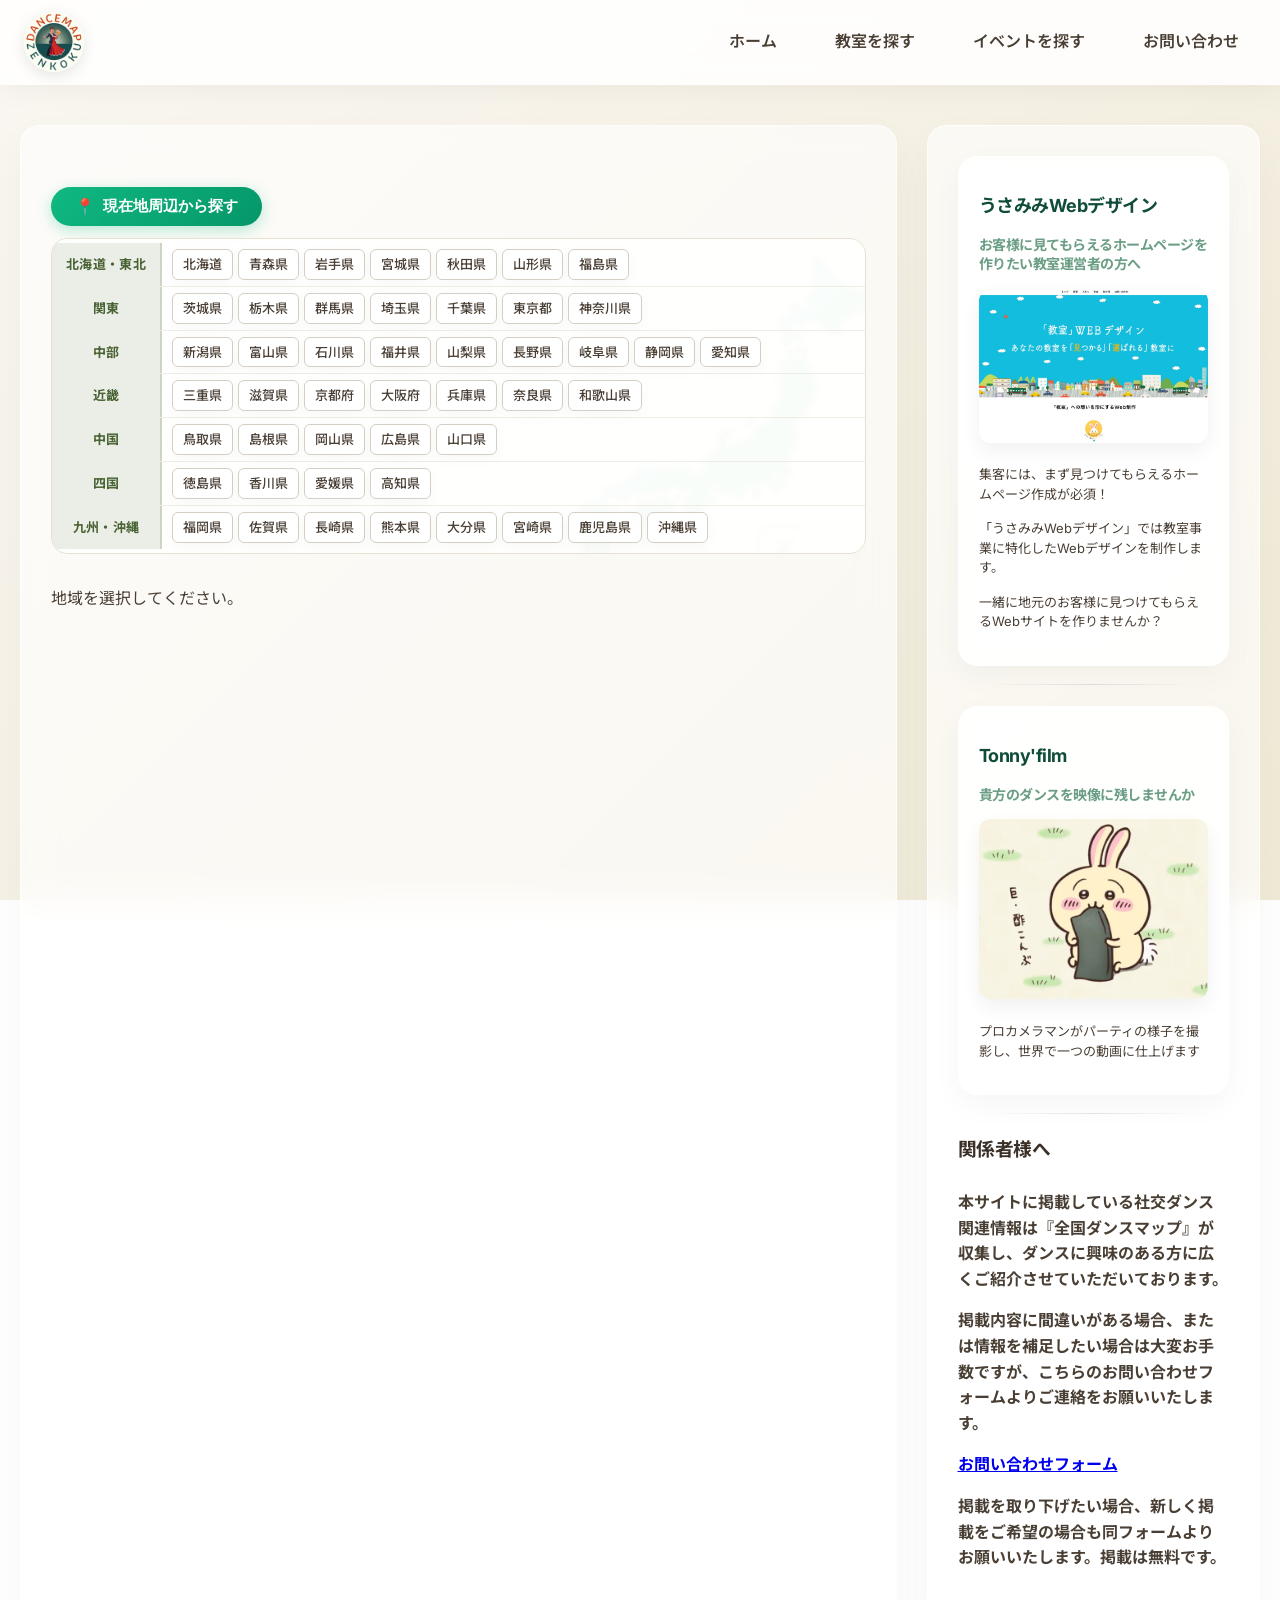
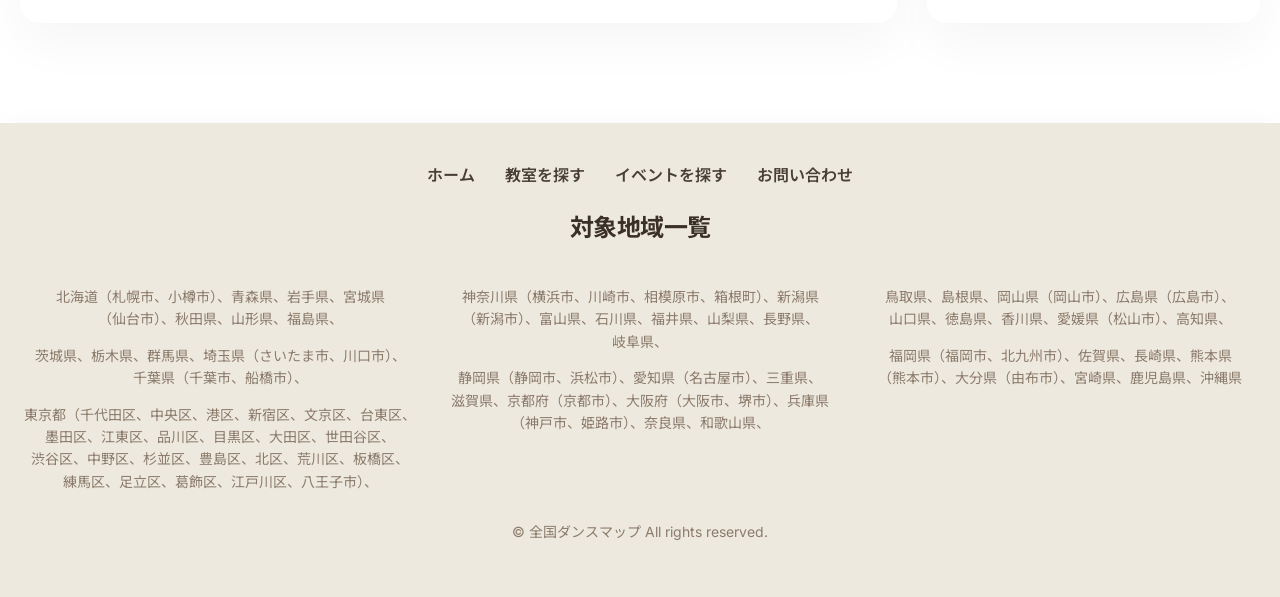
==== index.html @ c3170706 "初回コミット：全国ダンスマップ サイト一式 - ダンス教室検索ページ（index.html） - トップページ、イベントページ、お問い合わせページ - 全国教室データCSV（約4500件） - スタイ" ====
<!DOCTYPE html>
<html lang="ja">

<head>
  <meta charset="UTF-8" />
  <meta name="viewport" content="width=device-width, initial-scale=1.0" />
  <title>全国ダンスマップ</title>
  <link rel="stylesheet" href="styles.css" <!-- Font, CSS -->
  <link rel="preconnect" href="https://fonts.googleapis.com" />
  <link rel="preconnect" href="https://fonts.gstatic.com" crossorigin />
  <link href="https://fonts.googleapis.com/css2?family=Kiwi+Maru&family=Noto+Sans+JP:wght@400;700&display=swap"
    rel="stylesheet" />
  <link rel="stylesheet" href="css/styles.css" />
</head>


<body>
  <div class="container"></div>
  <header class="site-header">
    <div class="logo">
      <a href="home.html">
        <img src="images/dancemaplogo.png" alt="Dance Map Logo"
          class="logo-img animate__animated animate__pulse animate__infinite animate__slow">
      </a>
    </div>
    <nav>
      <ul>
        <li>
          <a href="home.html" data-tooltip="トップページに戻ります">ホーム</a>
        </li>
        <li>
          <a href="index.html" data-tooltip="全国のダンス教室・練習場・ダンス用品店などを探せます">教室を探す</a>
        </li>
        <li>
          <a href="events.html" data-tooltip="全国のダンスパーティ・サークル活動・ダンス関連イベントを探せます">イベントを探す</a>
        </li>
        <li>
          <a href="contact.html" data-tooltip="お問い合わせはこちら">お問い合わせ</a>
        </li>
      </ul>
    </nav>
  </header>

  <main class="main-column">
    <div class="left-column">

      <div id="classroom-map">
        <div id="selected-prefecture-label" class="highlight-label">地図または地域から選択してください</div>

        <div class="map-section">
          <button id="find-nearby-btn" class="find-nearby-btn">
            <span class="icon">📍</span> 現在地周辺から探す
          </button>
        </div>

        <!-- PC版：楽天トラベル風 地方ラベル＋都道府県横並びリスト＋右側地図 -->
        <div class="map-list-layout pc-only">
          <div class="map-list-left">

            <div class="region-row">
              <div class="region-row-label">北海道・東北</div>
              <div class="region-row-prefs">
                <span class="prefecture-item" data-id="hokkaido">北海道</span>
                <span class="prefecture-item" data-id="aomori">青森県</span>
                <span class="prefecture-item" data-id="iwate">岩手県</span>
                <span class="prefecture-item" data-id="miyagi">宮城県</span>
                <span class="prefecture-item" data-id="akita">秋田県</span>
                <span class="prefecture-item" data-id="yamagata">山形県</span>
                <span class="prefecture-item" data-id="fukushima">福島県</span>
              </div>
            </div>

            <div class="region-row">
              <div class="region-row-label">関東</div>
              <div class="region-row-prefs">
                <span class="prefecture-item" data-id="ibaraki">茨城県</span>
                <span class="prefecture-item" data-id="tochigi">栃木県</span>
                <span class="prefecture-item" data-id="gunma">群馬県</span>
                <span class="prefecture-item" data-id="saitama">埼玉県</span>
                <span class="prefecture-item" data-id="chiba">千葉県</span>
                <span class="prefecture-item" data-id="tokyo">東京都</span>
                <span class="prefecture-item" data-id="kanagawa">神奈川県</span>
              </div>
            </div>

            <div class="region-row">
              <div class="region-row-label">中部</div>
              <div class="region-row-prefs">
                <span class="prefecture-item" data-id="niigata">新潟県</span>
                <span class="prefecture-item" data-id="toyama">富山県</span>
                <span class="prefecture-item" data-id="ishikawa">石川県</span>
                <span class="prefecture-item" data-id="fukui">福井県</span>
                <span class="prefecture-item" data-id="yamanashi">山梨県</span>
                <span class="prefecture-item" data-id="nagano">長野県</span>
                <span class="prefecture-item" data-id="gifu">岐阜県</span>
                <span class="prefecture-item" data-id="shizuoka">静岡県</span>
                <span class="prefecture-item" data-id="aichi">愛知県</span>
              </div>
            </div>

            <div class="region-row">
              <div class="region-row-label">近畿</div>
              <div class="region-row-prefs">
                <span class="prefecture-item" data-id="mie">三重県</span>
                <span class="prefecture-item" data-id="shiga">滋賀県</span>
                <span class="prefecture-item" data-id="kyoto">京都府</span>
                <span class="prefecture-item" data-id="osaka">大阪府</span>
                <span class="prefecture-item" data-id="hyogo">兵庫県</span>
                <span class="prefecture-item" data-id="nara">奈良県</span>
                <span class="prefecture-item" data-id="wakayama">和歌山県</span>
              </div>
            </div>

            <div class="region-row">
              <div class="region-row-label">中国</div>
              <div class="region-row-prefs">
                <span class="prefecture-item" data-id="tottori">鳥取県</span>
                <span class="prefecture-item" data-id="shimane">島根県</span>
                <span class="prefecture-item" data-id="okayama">岡山県</span>
                <span class="prefecture-item" data-id="hiroshima">広島県</span>
                <span class="prefecture-item" data-id="yamaguchi">山口県</span>
              </div>
            </div>

            <div class="region-row">
              <div class="region-row-label">四国</div>
              <div class="region-row-prefs">
                <span class="prefecture-item" data-id="tokushima">徳島県</span>
                <span class="prefecture-item" data-id="kagawa">香川県</span>
                <span class="prefecture-item" data-id="ehime">愛媛県</span>
                <span class="prefecture-item" data-id="kochi">高知県</span>
              </div>
            </div>

            <div class="region-row">
              <div class="region-row-label">九州・沖縄</div>
              <div class="region-row-prefs">
                <span class="prefecture-item" data-id="fukuoka">福岡県</span>
                <span class="prefecture-item" data-id="saga">佐賀県</span>
                <span class="prefecture-item" data-id="nagasaki">長崎県</span>
                <span class="prefecture-item" data-id="kumamoto">熊本県</span>
                <span class="prefecture-item" data-id="oita">大分県</span>
                <span class="prefecture-item" data-id="miyazaki">宮崎県</span>
                <span class="prefecture-item" data-id="kagoshima">鹿児島県</span>
                <span class="prefecture-item" data-id="okinawa">沖縄県</span>
              </div>
            </div>

          </div><!-- /.map-list-left -->

          <div class="map-list-right">
            <img src="images/japan_map.svg" alt="日本地図" class="map-bg-img">
          </div>
        </div><!-- /.map-list-layout -->

      </div><!-- /#classroom-map -->

      <!-- スマホ版：都道府県リスト -->
      <section id="prefecture-list" class="mobile-only">
        <h2>都道府県から探す</h2>

        <h3 class="pref-region-header">北海道・東北</h3>
        <div class="prefecture-grid">
          <div class="prefecture-item" data-id="hokkaido">北海道<span class="arrow">＞</span></div>
          <div class="prefecture-item" data-id="aomori">青森県<span class="arrow">＞</span></div>
          <div class="prefecture-item" data-id="iwate">岩手県<span class="arrow">＞</span></div>
          <div class="prefecture-item" data-id="miyagi">宮城県<span class="arrow">＞</span></div>
          <div class="prefecture-item" data-id="akita">秋田県<span class="arrow">＞</span></div>
          <div class="prefecture-item" data-id="yamagata">山形県<span class="arrow">＞</span></div>
          <div class="prefecture-item" data-id="fukushima">福島県<span class="arrow">＞</span></div>
        </div>

        <h3 class="pref-region-header">関東</h3>
        <div class="prefecture-grid">
          <div class="prefecture-item" data-id="ibaraki">茨城県<span class="arrow">＞</span></div>
          <div class="prefecture-item" data-id="tochigi">栃木県<span class="arrow">＞</span></div>
          <div class="prefecture-item" data-id="gunma">群馬県<span class="arrow">＞</span></div>
          <div class="prefecture-item" data-id="saitama">埼玉県<span class="arrow">＞</span></div>
          <div class="prefecture-item" data-id="chiba">千葉県<span class="arrow">＞</span></div>
          <div class="prefecture-item" data-id="tokyo">東京都<span class="arrow">＞</span></div>
          <div class="prefecture-item" data-id="kanagawa">神奈川県<span class="arrow">＞</span></div>
        </div>

        <h3 class="pref-region-header">中部</h3>
        <div class="prefecture-grid">
          <div class="prefecture-item" data-id="niigata">新潟県<span class="arrow">＞</span></div>
          <div class="prefecture-item" data-id="toyama">富山県<span class="arrow">＞</span></div>
          <div class="prefecture-item" data-id="ishikawa">石川県<span class="arrow">＞</span></div>
          <div class="prefecture-item" data-id="fukui">福井県<span class="arrow">＞</span></div>
          <div class="prefecture-item" data-id="yamanashi">山梨県<span class="arrow">＞</span></div>
          <div class="prefecture-item" data-id="nagano">長野県<span class="arrow">＞</span></div>
          <div class="prefecture-item" data-id="gifu">岐阜県<span class="arrow">＞</span></div>
          <div class="prefecture-item" data-id="shizuoka">静岡県<span class="arrow">＞</span></div>
          <div class="prefecture-item" data-id="aichi">愛知県<span class="arrow">＞</span></div>
        </div>

        <h3 class="pref-region-header">近畿</h3>
        <div class="prefecture-grid">
          <div class="prefecture-item" data-id="mie">三重県<span class="arrow">＞</span></div>
          <div class="prefecture-item" data-id="shiga">滋賀県<span class="arrow">＞</span></div>
          <div class="prefecture-item" data-id="kyoto">京都府<span class="arrow">＞</span></div>
          <div class="prefecture-item" data-id="osaka">大阪府<span class="arrow">＞</span></div>
          <div class="prefecture-item" data-id="hyogo">兵庫県<span class="arrow">＞</span></div>
          <div class="prefecture-item" data-id="nara">奈良県<span class="arrow">＞</span></div>
          <div class="prefecture-item" data-id="wakayama">和歌山県<span class="arrow">＞</span></div>
        </div>

        <h3 class="pref-region-header">中国</h3>
        <div class="prefecture-grid">
          <div class="prefecture-item" data-id="tottori">鳥取県<span class="arrow">＞</span></div>
          <div class="prefecture-item" data-id="shimane">島根県<span class="arrow">＞</span></div>
          <div class="prefecture-item" data-id="okayama">岡山県<span class="arrow">＞</span></div>
          <div class="prefecture-item" data-id="hiroshima">広島県<span class="arrow">＞</span></div>
          <div class="prefecture-item" data-id="yamaguchi">山口県<span class="arrow">＞</span></div>
        </div>

        <h3 class="pref-region-header">四国</h3>
        <div class="prefecture-grid">
          <div class="prefecture-item" data-id="tokushima">徳島県<span class="arrow">＞</span></div>
          <div class="prefecture-item" data-id="kagawa">香川県<span class="arrow">＞</span></div>
          <div class="prefecture-item" data-id="ehime">愛媛県<span class="arrow">＞</span></div>
          <div class="prefecture-item" data-id="kochi">高知県<span class="arrow">＞</span></div>
        </div>

        <h3 class="pref-region-header">九州・沖縄</h3>
        <div class="prefecture-grid">
          <div class="prefecture-item" data-id="fukuoka">福岡県<span class="arrow">＞</span></div>
          <div class="prefecture-item" data-id="saga">佐賀県<span class="arrow">＞</span></div>
          <div class="prefecture-item" data-id="nagasaki">長崎県<span class="arrow">＞</span></div>
          <div class="prefecture-item" data-id="kumamoto">熊本県<span class="arrow">＞</span></div>
          <div class="prefecture-item" data-id="oita">大分県<span class="arrow">＞</span></div>
          <div class="prefecture-item" data-id="miyazaki">宮崎県<span class="arrow">＞</span></div>
          <div class="prefecture-item" data-id="kagoshima">鹿児島県<span class="arrow">＞</span></div>
          <div class="prefecture-item" data-id="okinawa">沖縄県<span class="arrow">＞</span></div>
        </div>
      </section>

      <!-- tab-menuは非表示で残す（script.jsが参照するため） -->
      <section id="tab-menu" style="display:none;">
        <button class="region" id="hokkaido">北海道</button>
        <button class="region" id="tohoku">東北</button>
        <button class="region" id="kanto">関東</button>
        <button class="tab region" id="chubu">中部</button>
        <button class="tab region" id="kinki">近畿</button>
        <button class="tab region" id="chugoku">中国</button>
        <button class="tab region" id="shikoku">四国</button>
        <button class="tab region" id="kyushu">九州・沖縄</button>
      </section>

      <!-- カテゴリータブ -->
      <section id="sub-tab-menu" style="display:none">
        <div class="subsub_tytle">
          <h3>カテゴリ／エリアで絞り込む</h3>
        </div>
        <div id="sub-tab-buttons"></div>

        <!-- フリーワード検索 & クリアボタン -->
        <div class="search-filter-controls">
          <div class="search-box">
            <span class="search-icon">🔍</span>
            <input type="text" id="free-word-search" placeholder="キーワードで探す (例: 新宿, 初心者, 個人レッスン)">
          </div>
          <button id="clear-filters-btn" class="clear-filters" style="display:none;">
            🧹 条件をクリア
          </button>
        </div>
      </section>

      <section id="classroom-results" class="card-container">
        <p>地域を選択してください。</p>
      </section>
    </div>

    <!-- 右カラム：広告エリア -->
    <aside class="right-column">
      <a href="https://usamimidsgn.com/" class="advertisement-link" target="_blank" rel="noopener noreferrer">
        <div class="advertisement">
          <h2>うさみみWebデザイン</h2>
          <h3>お客様に見てもらえるホームページを作りたい教室運営者の方へ</h3>
          <img src="images/usamimiweb.png" alt="ホームページ制作アプリ広告（ダンス教室向け）" style="width: 100%;">
          <p>集客には、まず見つけてもらえるホームページ作成が必須！</p>
          <p>「うさみみWebデザイン」では教室事業に特化したWebデザインを制作します。</p>
          <p>一緒に地元のお客様に見つけてもらえるWebサイトを作りませんか？</p>
        </div>
      </a>


      <div class="advertisement">
        <h2>Tonny'film</h2>
        <h3>貴方のダンスを映像に残しませんか</h3>
        <img src="images/usa_chi2.png" alt="ダンスパーティ撮影サービス広告" style="width: 100%;">
        <p>プロカメラマンがパーティの様子を撮影し、世界で一つの動画に仕上げます</p>
        <!-- <a href="#"><img src="images/app-store.png" alt="App Store" width="100"></a> -->
        <!-- <a href="#"><img src="images/google-play.png" alt="Google Play" width="100"></a> -->

      </div>
      <div class="forschoolcontact">
        <div class="message-box">
          <h3>関係者様へ</h3>
          <h4>
            <p>本サイトに掲載している社交ダンス関連情報は『全国ダンスマップ』が収集し、ダンスに興味のある方に広くご紹介させていただいております。</p>
            <p>掲載内容に間違いがある場合、または情報を補足したい場合は大変お手数ですが、こちらのお問い合わせフォームよりご連絡をお願いいたします。</p> <a href="#">お問い合わせフォーム</a>
            <P>掲載を取り下げたい場合、新しく掲載をご希望の場合も同フォームよりお願いいたします。掲載は無料です。</p>
          </h4>
        </div>
      </div>
    </aside>
  </main>

  <!-- フッター -->
  <footer class="site-footer">
    <div class="footer-content">
      <nav>
        <ul>
          <li><a href="home.html" data-page="index">ホーム</a></li>
          <li><a href="index.html" data-page="index">教室を探す</a></li>
          <li><a href="events.html" data-page="events">イベントを探す</a></li>
          <li><a href="contact.html" data-page="contact">お問い合わせ</a></li>
        </ul>
      </nav>

      <h2>対象地域一覧</h2>
      <div style="display: flex; flex-wrap: wrap; gap: 20px;">
        <div style="flex: 1 1 300px; min-width: 200px; word-break: keep-all;">
          <p>北海道（札幌市、小樽市）、青森県、岩手県、宮城県（仙台市）、秋田県、山形県、福島県、</p>
          <p>茨城県、栃木県、群馬県、埼玉県（さいたま市、川口市）、千葉県（千葉市、船橋市）、</p>
          <p>東京都（千代田区、中央区、港区、新宿区、文京区、台東区、墨田区、江東区、品川区、目黒区、大田区、世田谷区、渋谷区、中野区、杉並区、豊島区、北区、荒川区、板橋区、練馬区、足立区、葛飾区、江戸川区、八王子市）、</p>
        </div>
        <div style="flex: 1 1 300px; min-width: 200px; word-break: keep-all;">
          <p>神奈川県（横浜市、川崎市、相模原市、箱根町）、新潟県（新潟市）、富山県、石川県、福井県、山梨県、長野県、岐阜県、</p>
          <p>静岡県（静岡市、浜松市）、愛知県（名古屋市）、三重県、滋賀県、京都府（京都市）、大阪府（大阪市、堺市）、兵庫県（神戸市、姫路市）、奈良県、和歌山県、</p>
        </div>
        <div style="flex: 1 1 300px; min-width: 200px; word-break: keep-all;">
          <p>鳥取県、島根県、岡山県（岡山市）、広島県（広島市）、山口県、徳島県、香川県、愛媛県（松山市）、高知県、</p>
          <p>福岡県（福岡市、北九州市）、佐賀県、長崎県、熊本県（熊本市）、大分県（由布市）、宮崎県、鹿児島県、沖縄県</p>
        </div>
      </div>

      <p>&copy; 全国ダンスマップ All rights reserved.</p>
    </div>
  </footer>

  <!-- ページトップへ戻るボタン -->
  <button id="back-to-top-btn" class="back-to-top" aria-label="ページトップへ戻る">
    ↑
  </button>

  <script src="js/script.js?v=2" charset="utf-8"></script>
</body>

</html>
---- css/styles.css ----
@charset "utf-8";
@import url('https://fonts.googleapis.com/css2?family=Inter:wght@400;500;600;700&family=Noto+Sans+JP:wght@400;500;700&display=swap');

/* =========================== */
/* 🌟 共通設定 */
/* =========================== */
body {
  font-family: 'Inter', 'Noto Sans JP', sans-serif;
  background: linear-gradient(135deg, #faf7f2 0%, #f0ead6 100%);
  background-attachment: fixed;
  margin: 0;
  padding: 0;
  font-size: 16px;
  color: #4a3f35;
  line-height: 1.6;
  -webkit-font-smoothing: antialiased;
}

.container {
  max-width: 1240px;
  margin: 0 auto;
  padding: 0 20px;
  box-sizing: border-box;
}

/* スマホサイズではパディングを調整 */
@media (max-width: 768px) {
  .container {
    padding: 0 12px;
  }
}

/* =========================== */
/* 🌟 ヘッダー (Glassmorphism) */
/* =========================== */
.site-header {
  display: flex;
  justify-content: space-between;
  align-items: center;
  padding: 12px 24px;
  flex-wrap: wrap;
  background: rgba(255, 255, 255, 0.85);
  backdrop-filter: blur(12px);
  -webkit-backdrop-filter: blur(12px);
  position: sticky;
  top: 0;
  z-index: 1240;
  box-shadow: 0 4px 30px rgba(0, 0, 0, 0.05);
  border-bottom: 1px solid rgba(255, 255, 255, 0.4);
}

.logo a {
  text-decoration: none;
  display: flex;
  align-items: center;
}

.logo-img {
  height: 60px;
  width: auto;
  border-radius: 50%;
  box-shadow: 0 4px 15px rgba(0, 0, 0, 0.1);
  transition: transform 0.4s cubic-bezier(0.175, 0.885, 0.32, 1.275);
}

.logo-img:hover {
  transform: rotate(5deg) scale(1.08);
}

.site-header nav {
  flex: 1 1 auto;
}

.site-header nav ul {
  display: flex;
  flex-wrap: wrap;
  justify-content: flex-end;
  gap: 24px;
  padding: 0;
  margin: 0;
  list-style: none;
}

.site-header nav ul li {
  display: inline-block;
  margin: 0 5px;
}

.site-header nav ul li a {
  font-size: 16px;
  font-weight: 600;
  color: #4a3f35;
  /* Warm Brown */
  text-decoration: none;
  padding: 8px 12px;
  white-space: nowrap;
  position: relative;
  transition: color 0.3s ease;
}

.site-header nav ul li a::after {
  content: "";
  position: absolute;
  width: 0;
  height: 3px;
  bottom: -4px;
  left: 50%;
  background: linear-gradient(90deg, #6b9e84, #e6a86c);
  /* Soft Sage to Soft Orange */
  transition: all 0.3s ease;
  transform: translateX(-50%);
  border-radius: 2px;
}

.site-header nav ul li a:hover {
  color: #6b9e84;
}

.site-header nav ul li a:hover::after {
  width: 100%;
}

/* =========================== */
/* 🌟 メインエリア */
/* =========================== */
.main-column {
  display: flex;
  align-items: stretch;
  justify-content: space-between;
  gap: 30px;
  max-width: 1400px;
  width: 100%;
  margin: 0 auto;
  padding: 40px 20px;
  box-sizing: border-box;
}

.left-column {
  flex: 3;
  max-width: 1000px;
  background: rgba(255, 255, 255, 0.6);
  backdrop-filter: blur(16px);
  -webkit-backdrop-filter: blur(16px);
  border: 1px solid rgba(255, 255, 255, 0.8);
  border-radius: 20px;
  box-shadow: 0 20px 50px rgba(0, 0, 0, 0.04);
  display: flex;
  flex-direction: column;
  word-wrap: break-word;
  overflow-wrap: break-word;
  padding: 30px;
  position: relative;
  /* Fixed coordinate origin for map labels */
}

.right-column {
  flex: 1;
  width: auto;
  background: rgba(255, 255, 255, 0.6);
  backdrop-filter: blur(16px);
  -webkit-backdrop-filter: blur(16px);
  border: 1px solid rgba(255, 255, 255, 0.8);
  border-radius: 20px;
  padding: 30px;
  box-shadow: 0 20px 50px rgba(0, 0, 0, 0.04);
}

h1,
h2,
h3 {
  font-weight: 700;
  color: #3b3028;
  margin-bottom: 25px;
  letter-spacing: -0.5px;
}

section,
.map-section,
#prefecture-list,
#tab-menu,
#sub-tab-menu,
.card-container {
  margin-top: 16px;
}

/* =========================== */
/* 📍 現在地周辺から探すボタン */
/* =========================== */
.find-nearby-btn {
  display: inline-flex;
  align-items: center;
  gap: 8px;
  background: linear-gradient(135deg, #10b981 0%, #059669 100%);
  color: white;
  padding: 10px 24px;
  border-radius: 30px;
  font-weight: 600;
  font-size: 15px;
  border: none;
  cursor: pointer;
  box-shadow: 0 4px 15px rgba(16, 185, 129, 0.3);
  transition: all 0.3s ease;
  margin-top: 15px;
}

.find-nearby-btn:hover {
  transform: translateY(-2px);
  box-shadow: 0 6px 20px rgba(16, 185, 129, 0.4);
}

.find-nearby-btn .icon {
  font-size: 16px;
}

/* =========================== */
/* 🔍 検索＆フィルターコントロール */
/* =========================== */
.search-filter-controls {
  display: flex;
  flex-wrap: wrap;
  gap: 15px;
  align-items: center;
  margin-top: 25px;
  padding-top: 20px;
  border-top: 1px dashed rgba(107, 158, 132, 0.3);
}

.search-box {
  flex: 1;
  min-width: 250px;
  position: relative;
  display: flex;
  align-items: center;
}

.search-icon {
  position: absolute;
  left: 15px;
  font-size: 16px;
  pointer-events: none;
}

#free-word-search {
  width: 100%;
  padding: 12px 20px 12px 42px;
  border-radius: 30px;
  border: 1px solid rgba(175, 203, 190, 0.5);
  background: rgba(255, 255, 255, 0.9);
  font-size: 15px;
  color: #4a3f35;
  box-shadow: inset 0 2px 5px rgba(0, 0, 0, 0.02);
  transition: all 0.3s ease;
}

#free-word-search:focus {
  outline: none;
  border-color: #6b9e84;
  box-shadow: 0 0 0 3px rgba(107, 158, 132, 0.15), inset 0 2px 5px rgba(0, 0, 0, 0.02);
  background: #fff;
}

#free-word-search::placeholder {
  color: #a8b8b0;
}

.clear-filters {
  background: #fff;
  color: #e6a86c;
  border: 1px solid #e6a86c;
  padding: 10px 20px;
  border-radius: 30px;
  font-size: 14px;
  font-weight: 600;
  cursor: pointer;
  transition: all 0.3s cubic-bezier(0.175, 0.885, 0.32, 1.275);
  display: flex;
  align-items: center;
  gap: 5px;
}

.clear-filters:hover {
  background: #e6a86c;
  color: #fff;
  transform: translateY(-2px);
  box-shadow: 0 4px 10px rgba(230, 168, 108, 0.3);
}

/* =========================== */
/* 🌟 ボタン設定 (地域＆カテゴリ) */
/* =========================== */
#tab-menu button,
.sub-category {
  padding: 10px 20px;
  font-size: 15px;
  font-weight: 600;
  border: 2px solid transparent;
  background: #fff;
  color: #557969;
  border-radius: 30px;
  cursor: pointer;
  box-shadow: 0 4px 15px rgba(0, 0, 0, 0.04);
  transition: all 0.3s cubic-bezier(0.25, 0.8, 0.25, 1);
  margin: 4px;
}

#tab-menu button:hover,
.sub-category:hover {
  background: linear-gradient(135deg, #6b9e84 0%, #8cbfab 100%);
  color: #fff;
  transform: translateY(-2px);
  box-shadow: 0 8px 20px rgba(107, 158, 132, 0.2);
}

#tab-menu button.active,
.sub-category.active {
  background: linear-gradient(135deg, #557969 0%, #6b9e84 100%);
  color: #fff;
  border-color: transparent;
  box-shadow: 0 8px 25px rgba(85, 121, 105, 0.25);
}

#sub-tab-buttons {
  display: flex;
  flex-wrap: wrap;
  gap: 8px;
  margin-top: 15px;
}

/* =========================== */
/* 🌟 地図・ポップアップエリア */
/* =========================== */
.map-wrapper {
  position: relative;
  width: 100%;
  max-width: 720px;
  margin: 0 auto;
  aspect-ratio: 515 / 532;
}

.map-image {
  position: absolute;
  top: 0;
  left: 0;
  width: 100%;
  height: 100%;
  object-fit: contain;
  margin: 0;
  filter: drop-shadow(0 15px 30px rgba(0, 0, 0, 0.08));
}

.region-label {
  position: absolute;
  transform: translate(-50%, -50%);
  background: rgba(107, 158, 132, 0.9);
  color: #fff;
  padding: 8px 16px;
  border-radius: 20px;
  font-size: 14px;
  font-weight: 600;
  cursor: pointer;
  box-shadow: 0 8px 15px rgba(0, 0, 0, 0.15);
  backdrop-filter: blur(4px);
  transition: all 0.3s cubic-bezier(0.175, 0.885, 0.32, 1.275);
}

.region-label:hover {
  background: #e6a86c;
  transform: translate(-50%, -50%) scale(1.1) translateY(-3px);
  box-shadow: 0 12px 20px rgba(230, 168, 108, 0.3);
  color: #fff;
}

.pref-popup {
  position: absolute;
  background: rgba(255, 255, 255, 0.95);
  backdrop-filter: blur(10px);
  border: 1px solid rgba(255, 255, 255, 0.8);
  border-radius: 16px;
  box-shadow: 0 10px 40px rgba(0, 0, 0, 0.12);
  padding: 12px;
  min-width: 100px;
  max-width: 150px;
  display: none;
  z-index: 100;
  font-size: 15px;
  animation: fadeIn 0.3s ease;
}

.pref-popup ul {
  list-style: none;
  margin: 0;
  padding: 0;
}

.pref-popup li {
  padding: 8px 12px;
  text-align: center;
  margin: 4px 0;
  cursor: pointer;
  border-radius: 8px;
  font-weight: 600;
  color: #4a3f35;
  transition: all 0.2s ease;
}

.pref-popup li:hover {
  background: linear-gradient(135deg, #6b9e84 0%, #8cbfab 100%);
  color: #fff;
  transform: translateX(4px);
}

/* =========================== */
/* 🌟 スマホ時の都道府県リスト */
/* =========================== */
#prefecture-list {
  display: none;
}

.prefecture-grid {
  display: grid;
  grid-template-columns: repeat(auto-fill, minmax(140px, 1fr));
  gap: 12px;
  list-style: none;
  padding: 0;
  margin: 0;
}

.prefecture-item,
.prefecture-grid li {
  background: rgba(255, 255, 255, 0.85);
  border: 1px solid rgba(255, 255, 255, 0.6);
  border-radius: 12px;
  padding: 16px;
  font-size: 16px;
  font-weight: 600;
  color: #2c3e50;
  cursor: pointer;
  display: flex;
  justify-content: space-between;
  align-items: center;
  box-shadow: 0 4px 15px rgba(0, 0, 0, 0.03);
  transition: all 0.3s ease;
}

.prefecture-item:hover,
.prefecture-grid li:hover {
  background: #fff;
  transform: translateY(-3px);
  box-shadow: 0 10px 25px rgba(0, 0, 0, 0.06);
  color: #0F4C3A;
  border-color: #0F4C3A;
}

.arrow {
  color: #a0aec0;
  font-size: 18px;
  transition: transform 0.3s;
}

.prefecture-item:hover .arrow,
.prefecture-grid li:hover .arrow {
  transform: translateX(4px);
  color: #0F4C3A;
}

.pref-region-header {
  font-size: 16px;
  color: #6b9e84;
  margin-top: 24px;
  margin-bottom: 12px;
  border-bottom: 2px solid #ede9de;
  text-align: left;
  padding-bottom: 4px;
}

/* =========================== */
/* 🌟 検索結果の見出し・件数表示 */
/* =========================== */
.search-results-wrapper {
  display: flex;
  align-items: baseline;
  gap: 16px;
  margin: 20px 0 25px 0;
  padding-bottom: 12px;
  border-bottom: 2px solid rgba(107, 158, 132, 0.2);
}

.search-results-wrapper h2 {
  font-size: 24px;
  font-weight: 700;
  color: #333;
  margin: 0;
}

.search-results {
  font-size: 28px;
  /* 件数を大きくして目立たせる */
  font-weight: 800;
  color: #e6a86c;
  /* アクセントのオレンジ系 */
}

/* 内部データ保持用の選択地域ラベルは画面上から非表示にする */
#selected-prefecture-label {
  display: none;
}

/* =========================== */
/* 🌟 教室カードエリア */
/* =========================== */
.card-container {
  display: flex;
  flex-direction: column;
  gap: 10px;
  margin-top: 16px;
}

.card {
  background: rgba(255, 255, 255, 0.95);
  border: 1px solid rgba(255, 255, 255, 0.8);
  border-radius: 20px;
  padding: 0;
  /* For Inner gradient border effect */
  box-shadow: 0 8px 30px rgba(0, 0, 0, 0.04);
  transition: transform 0.4s cubic-bezier(0.175, 0.885, 0.32, 1.275), box-shadow 0.4s ease;
  position: relative;
  overflow: hidden;
}

.card::before {
  content: "";
  position: absolute;
  top: 0;
  left: 0;
  width: 5px;
  height: 100%;
  background: linear-gradient(180deg, #6b9e84, #e6a86c);
  border-top-left-radius: 20px;
  border-bottom-left-radius: 20px;
  opacity: 0.8;
  transition: width 0.3s ease;
}

.card:hover {
  transform: translateY(-8px) scale(1.01);
  box-shadow: 0 20px 40px rgba(0, 0, 0, 0.1);
}

.card:hover::before {
  width: 8px;
}

.card-content {
  display: flex;
  align-items: center;
  justify-content: space-between;
  gap: 20px;
  padding: 16px 24px;
  background: #fff;
  border-radius: 18px;
}

.card-content .left-column,
.card-content .right-column {
  border: none;
  background: transparent;
  padding: 0;
  box-shadow: none;
  backdrop-filter: none;
}

.card-content .left-column {
  flex: 2;
  display: flex;
  flex-direction: column;
  justify-content: center;
}

.card-content .right-column {
  flex: 0 0 auto;
  display: flex;
  flex-direction: column;
  align-items: center;
  justify-content: center;
  width: 130px;
}

.card-content .right-column img {
  width: 100%;
  max-width: 120px;
  height: 88px;
  object-fit: cover;
  border-radius: 12px;
  box-shadow: 0 8px 20px rgba(0, 0, 0, 0.06);
  transition: transform 0.4s ease;
}

.card:hover .right-column img {
  transform: scale(1.05) rotate(1deg);
}

.card-content .description {
  font-size: 12px;
  color: #718096;
  margin-top: 8px;
  text-align: center;
  width: 100%;
  line-height: 1.4;
}

/* カード内テキスト設定 */
.school-name {
  font-size: 16px;
  font-weight: 700;
  color: #333;
  margin: 0;
  padding: 14px 24px 10px 20px;
  border-left: 4px solid #6b9e84;
  border-bottom: 1px solid rgba(107, 158, 132, 0.15);
}

.school-name a {
  color: #333;
  text-decoration: none;
  transition: color 0.3s;
}

.school-name a:hover {
  color: #6b9e84;
}

.type-container {
  display: flex;
  flex-wrap: wrap;
  /* 横並びにして、溢れたら改行 */
  gap: 8px;
  /* タグとタグの間の隙間 */
  margin-bottom: 12px;
}

.type-box {
  display: inline-block;
  padding: 4px 10px;
  border: none;
  background: rgba(230, 168, 108, 0.15);
  color: #c97c36;
  font-weight: 700;
  border-radius: 20px;
  font-size: 13px;
  white-space: nowrap;
  /* タグの中身の文字は折り返さない */
}

.address {
  margin-bottom: 6px;
  font-size: 14px;
  color: #6e6359;
}

.address-link {
  color: #557969;
  text-decoration: none;
  font-weight: 500;
  transition: color 0.3s;
}

.address-link:hover {
  color: #6b9e84;
  text-decoration: underline;
}

.no-address,
.no-homepage {
  color: #b0a8a0;
  font-style: italic;
  font-size: 14px;
}

/* 電話・HPボタン横並びラッパー */
.tel-hp-wrapper {
  display: flex;
  flex-wrap: wrap;
  gap: 10px;
  align-items: center;
  margin-top: 10px;
}

/* 電話ボタン */
.tel-link {
  display: inline-flex;
  align-items: center;
  justify-content: center;
  padding: 8px 20px;
  font-size: 13px;
  font-weight: 600;
  color: #fff;
  background: #6b9e84;
  border-radius: 30px;
  text-decoration: none;
  box-shadow: 0 6px 15px rgba(107, 158, 132, 0.25);
  transition: all 0.3s ease;
}

.tel-link::before {
  content: "📞 ";
}

.tel-link:hover {
  background: #557969;
  transform: translateY(-3px);
  box-shadow: 0 10px 25px rgba(107, 158, 132, 0.35);
  color: #fff;
}

/* HP Button */
.homepage-link {
  margin-top: 0;
}

.homepage-link a {
  display: inline-flex;
  align-items: center;
  justify-content: center;
  padding: 8px 20px;
  font-size: 13px;
  font-weight: 600;
  color: #fff;
  background: linear-gradient(135deg, #6b9e84 0%, #8cbfab 100%);
  border-radius: 30px;
  text-decoration: none;
  box-shadow: 0 6px 15px rgba(107, 158, 132, 0.25);
  transition: all 0.3s ease;
}

.homepage-link a:hover {
  background: linear-gradient(135deg, #557969 0%, #6b9e84 100%);
  transform: translateY(-3px);
  box-shadow: 0 10px 25px rgba(107, 158, 132, 0.35);
}

/* HP不明ボタン (情報提供依頼) */
.homepage-link a.hp-wanted {
  background: linear-gradient(135deg, #fbf7f3 0%, #f4eee7 100%) !important;
  color: #a39585 !important;
  border: 1px solid #e8e0d5 !important;
  box-shadow: 0 4px 10px rgba(163, 149, 133, 0.08) !important;
  font-weight: 500;
  font-size: 13px;
  padding: 8px 20px;
}

.homepage-link a.hp-wanted:hover {
  background: linear-gradient(135deg, #f4eee7 0%, #e8e0d5 100%) !important;
  color: #8c7f70 !important;
  transform: translateY(-2px);
  box-shadow: 0 6px 15px rgba(163, 149, 133, 0.15) !important;
}

/* =========================== */
/* 🌟 ページネーション */
/* =========================== */
.pagination {
  display: flex;
  justify-content: center;
  flex-wrap: wrap;
  gap: 8px;
  margin-top: 40px;
}

.pagination button {
  background: #fff;
  color: #557969;
  border: 1px solid #e2e8f0;
  padding: 8px 16px;
  border-radius: 8px;
  font-size: 16px;
  font-weight: 600;
  cursor: pointer;
  transition: all 0.3s ease;
  box-shadow: 0 2px 5px rgba(0, 0, 0, 0.02);
  min-width: 44px;
}

.pagination button:hover:not(.active):not(:disabled) {
  background: #fbf9f4;
  transform: translateY(-2px);
  box-shadow: 0 6px 12px rgba(0, 0, 0, 0.08);
  border-color: #6b9e84;
}

.pagination button.active {
  background: linear-gradient(135deg, #557969 0%, #6b9e84 100%);
  color: #fff;
  border-color: transparent;
  box-shadow: 0 6px 15px rgba(85, 121, 105, 0.3);
}

.pagination button:disabled {
  background: #edf2f7;
  color: #cbd5e0;
  cursor: not-allowed;
  box-shadow: none;
  border-color: #e2e8f0;
}

/* =========================== */
/* 🌟 広告対応 */
/* =========================== */
.advertisement {
  background: rgba(255, 255, 255, 0.85);
  padding: 20px;
  margin-bottom: 40px;
  border-radius: 20px;
  box-shadow: 0 10px 30px rgba(0, 0, 0, 0.04);
  backdrop-filter: blur(10px);
  border: 1px solid rgba(255, 255, 255, 0.6);
  transition: all 0.4s ease;
  position: relative;
}

.advertisement::after {
  content: "";
  position: absolute;
  bottom: -20px;
  left: 10%;
  width: 80%;
  height: 1px;
  background: linear-gradient(to right, transparent, rgba(0, 0, 0, 0.1), transparent);
}

.advertisement h2 {
  font-size: 18px;
  color: #0F4C3A;
  margin-bottom: 8px;
  font-weight: 700;
}

.advertisement h3 {
  font-size: 14px;
  color: #6b9e84;
  margin-bottom: 15px;
  line-height: 1.4;
}

.advertisement p {
  font-size: 13px;
  color: #4a3f35;
  margin-top: 15px;
  line-height: 1.5;
}

.advertisement:hover {
  transform: translateY(-5px);
  box-shadow: 0 15px 40px rgba(0, 0, 0, 0.08);
}

.advertisement-link {
  display: block;
  text-decoration: none;
}

.advertisement img {
  width: 100%;
  border-radius: 12px;
  box-shadow: 0 8px 20px rgba(0, 0, 0, 0.06);
  transition: all 0.4s ease;
}

.advertisement:hover img {
  transform: scale(1.02);
}

/* =========================== */
/* 🌟 フッター */
/* =========================== */
.site-footer {
  background: #ede9de;
  /* soft pastel background */
  padding: 40px 20px;
  text-align: center;
  margin-top: 60px;
  box-shadow: 0 -4px 20px rgba(0, 0, 0, 0.02);
}

.site-footer nav ul {
  display: flex;
  flex-wrap: wrap;
  justify-content: center;
  gap: 30px;
  padding: 0;
  margin: 0 0 20px 0;
  list-style: none;
}

.site-footer nav ul li a {
  font-size: 16px;
  font-weight: 600;
  color: #4a3f35;
  text-decoration: none;
  transition: color 0.3s;
}

.site-footer nav ul li a:hover {
  color: #6b9e84;
}

.site-footer p {
  color: #8c7b6c;
  font-size: 14px;
}


/* =========================== */
/* 🌟 スマホ対応 (Responsive Overrides) */
/* =========================== */
@media (min-width: 769px) {
  .card-content .right-column .homepage-link {
    display: none;
  }
}

@media (max-width: 768px) {
  .main-column {
    flex-direction: column;
    padding: 10px 0;
    gap: 20px;
  }

  .left-column,
  .right-column {
    padding: 20px 15px;
    border-radius: 16px;
    width: 100%;
    box-sizing: border-box;
  }

  .site-header {
    flex-direction: column;
    padding: 15px;
  }

  .site-header nav ul {
    justify-content: center;
    gap: 12px;
    margin-top: 15px;
  }

  .right-column img {
    width: 80%;
    max-width: 300px;
    margin: 0 auto;
    display: block;
  }

  .map-wrapper,
  .map-container,
  .region-label,
  .pref-popup,
  .sub_tytle,
  #tab-menu {
    display: none;
  }

  #prefecture-list {
    display: block;
    margin-top: 20px;
  }

  .prefecture-grid {
    grid-template-columns: 1fr 1fr;
    gap: 10px;
  }

  .prefecture-item,
  .prefecture-grid li {
    padding: 12px 10px;
    font-size: 14px;
  }

  .search-results-wrapper {
    flex-direction: column;
    align-items: flex-start;
    gap: 8px;
    margin-bottom: 15px;
  }

  .search-results-wrapper h2 {
    font-size: 20px;
  }

  .search-results {
    font-size: 24px;
  }

  .card-container {
    padding: 0;
  }

  .card-content {
    flex-direction: row;
    /* スマホでも左右2カラムを維持 */
    align-items: stretch;
    justify-content: flex-start;
    padding: 15px 20px 15px 15px;
    gap: 15px;
  }

  .card-content .left-column {
    padding: 0;
    flex: 1;
    align-items: flex-start;
  }

  .card-content .right-column {
    flex: 0 0 110px;
    /* 固定幅にして右端から少し離す */
    align-items: center;
    text-align: center;
    margin-top: 0;
  }

  .card-content .right-column img {
    margin: 0 auto 10px;
    width: 100%;
    max-width: 110px;
    height: auto;
  }

  .card-content .description {
    text-align: center;
    margin-top: 8px;
    font-size: 12px;
    /* スマホではフォントサイズを小さく */
    max-width: 120px;
  }

  .school-name {
    font-size: 19px;
    text-align: left;
    margin: 0;
    padding: 15px 20px 10px 16px;
    border-left: 5px solid #6b9e84;
    border-bottom: 1px solid rgba(107, 158, 132, 0.2);
  }

  .type-container {
    justify-content: flex-start;
    gap: 6px;
    margin-bottom: 10px;
  }

  .type-box {
    margin: 0;
    font-size: 12px;
    padding: 3px 8px;
  }

  .address-tel-wrapper {
    display: flex;
    flex-direction: column;
    align-items: flex-start;
    gap: 8px;
    text-align: left;
  }

  .address {
    font-size: 14px;
    margin: 0;
    line-height: 1.4;
  }

  .tel-hp-wrapper {
    flex-direction: column;
    align-items: flex-start;
  }

  .homepage-link {
    display: flex;
    justify-content: center;
    width: 100%;
  }

  .card-content .left-column .homepage-link {
    display: none;
  }

  .homepage-link a {
    padding: 8px 16px;
    font-size: 14px;
  }

  .pagination {
    gap: 4px;
  }

  .pagination button {
    font-size: 14px;
    padding: 6px 12px;
    min-width: 36px;
  }

  /* スマホ版: 電話番号を大きな「電話をかける」ボタンにする */
  .tel-link {
    display: inline-flex;
    align-items: center;
    justify-content: center;
    width: auto;
    /* 100%からautoに変更してテキスト幅に合わせる */
    padding: 10px 16px;
    /* 上下左右のパディングを削る */
    margin-top: 5px;
    background: linear-gradient(135deg, #10b981 0%, #059669 100%);
    color: #fff !important;
    font-size: 16px;
    font-weight: bold;
    border-radius: 30px;
    text-decoration: none !important;
    box-shadow: 0 4px 15px rgba(16, 185, 129, 0.3);
    transition: all 0.3s ease;
  }

  .tel-link::before {
    content: "📞 電話をかける (";
    font-size: 15px;
    margin-right: 2px;
  }

  .tel-link::after {
    content: ")";
  }

  .tel-link:active {
    transform: scale(0.98);
    box-shadow: 0 2px 10px rgba(16, 185, 129, 0.4);
  }
}

/* =========================== */
/* 🌟 ページトップへ戻るボタン */
/* =========================== */
.back-to-top {
  position: fixed;
  bottom: 25px;
  right: 25px;
  width: 50px;
  height: 50px;
  background: linear-gradient(135deg, #e6a86c 0%, #d89658 100%);
  color: #fff;
  border: none;
  border-radius: 50%;
  font-size: 24px;
  font-weight: bold;
  display: flex;
  align-items: center;
  justify-content: center;
  cursor: pointer;
  box-shadow: 0 6px 20px rgba(230, 168, 108, 0.4);
  transition: all 0.3s cubic-bezier(0.175, 0.885, 0.32, 1.275);
  z-index: 9999;
  opacity: 0;
  visibility: hidden;
}

.back-to-top.show {
  opacity: 1;
  visibility: visible;
  animation: bounceIn 0.5s ease;
}

.back-to-top:hover {
  transform: translateY(-5px);
  box-shadow: 0 10px 25px rgba(230, 168, 108, 0.6);
  background: linear-gradient(135deg, #f0b880 0%, #e6a86c 100%);
}

@keyframes bounceIn {
  0% {
    transform: scale(0.5);
    opacity: 0;
  }

  60% {
    transform: scale(1.1);
    opacity: 1;
  }

  100% {
    transform: scale(1);
  }
}

@media (max-width: 768px) {
  .back-to-top {
    bottom: 20px;
    right: 20px;
    width: 45px;
    height: 45px;
    font-size: 20px;
  }
}

/* =========================== */
/* 🗾 PC版 地図背景＋リストUI */
/* =========================== */

/* 表示切り替え */
.pc-only {
  display: block;
}

@media (max-width: 768px) {
  .pc-only {
    display: none;
  }
}

.mobile-only {
  display: none;
}

@media (max-width: 768px) {
  .mobile-only {
    display: block;
  }
}

/* 全体：地図を背景に、リストを上に重ねる */
.map-list-layout {
  position: relative;
  border-radius: 16px;
  overflow: hidden;
  margin-top: 12px;
  border: 1px solid #e8e0d0;
}

/* 地図背景 */
.map-list-right {
  position: absolute;
  top: 0;
  right: 0;
  width: 45%;
  height: 100%;
  pointer-events: none;
  z-index: 0;
}

.map-bg-img {
  width: 100%;
  height: 100%;
  object-fit: contain;
  object-position: center right;
  opacity: 0.18;
  padding: 16px;
}

/* リスト部分 */
.map-list-left {
  position: relative;
  z-index: 1;
  padding: 4px 0;
  background: rgba(255, 255, 255, 0.72);
  backdrop-filter: blur(2px);
  width: 100%;
}

/* 地方行 */
.region-row {
  display: flex;
  align-items: center;
  border-bottom: 1px solid rgba(237, 233, 222, 0.8);
  min-height: 40px;
}

.region-row:last-child {
  border-bottom: none;
}

/* 地方ラベル：角丸・やわらか */
.region-row-label {
  flex: 0 0 96px;
  background: rgba(112, 138, 88, 0.15);
  color: #4a6335;
  font-size: 13px;
  font-weight: 700;
  text-align: center;
  padding: 8px 6px;
  align-self: stretch;
  display: flex;
  align-items: center;
  justify-content: center;
  letter-spacing: 0.03em;
  border-right: 2px solid rgba(112, 138, 88, 0.25);
}

/* 都道府県ボタン群 */
.region-row-prefs {
  display: flex;
  flex-wrap: wrap;
  gap: 5px;
  padding: 6px 10px;
  flex: 1;
}

/* PC版 都道府県ボタン */
.map-list-left .prefecture-item {
  background: rgba(255, 255, 255, 0.9);
  border: 1px solid #d4cec5;
  border-radius: 6px;
  padding: 4px 10px;
  font-size: 13px;
  font-weight: 500;
  color: #4a3f35;
  cursor: pointer;
  transition: all 0.18s ease;
  display: inline-flex;
  align-items: center;
}

.map-list-left .prefecture-item:hover {
  background: #708A58;
  border-color: #708A58;
  color: #fff;
  transform: translateY(-1px);
  box-shadow: 0 3px 8px rgba(112, 138, 88, 0.25);
}

.map-list-left .prefecture-item.active {
  background: #0F4C3A;
  border-color: #0F4C3A;
  color: #fff;
}
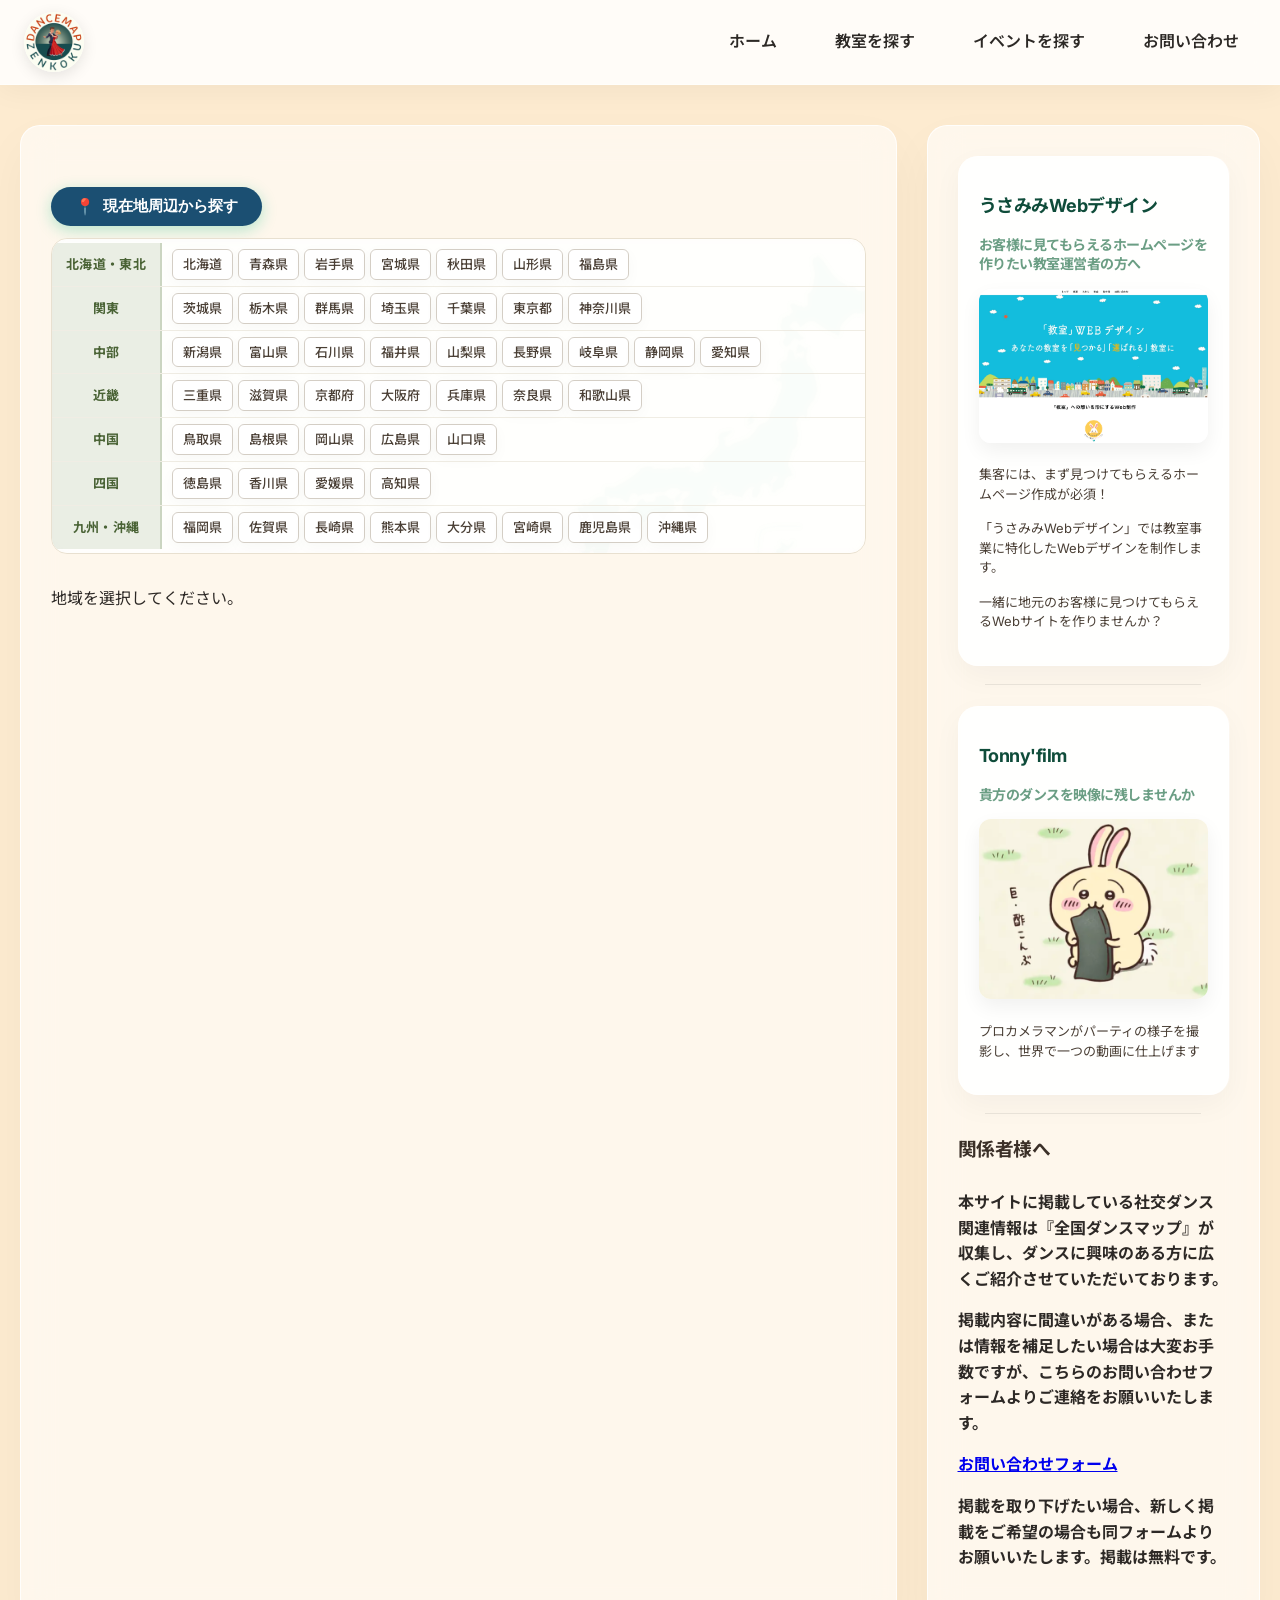
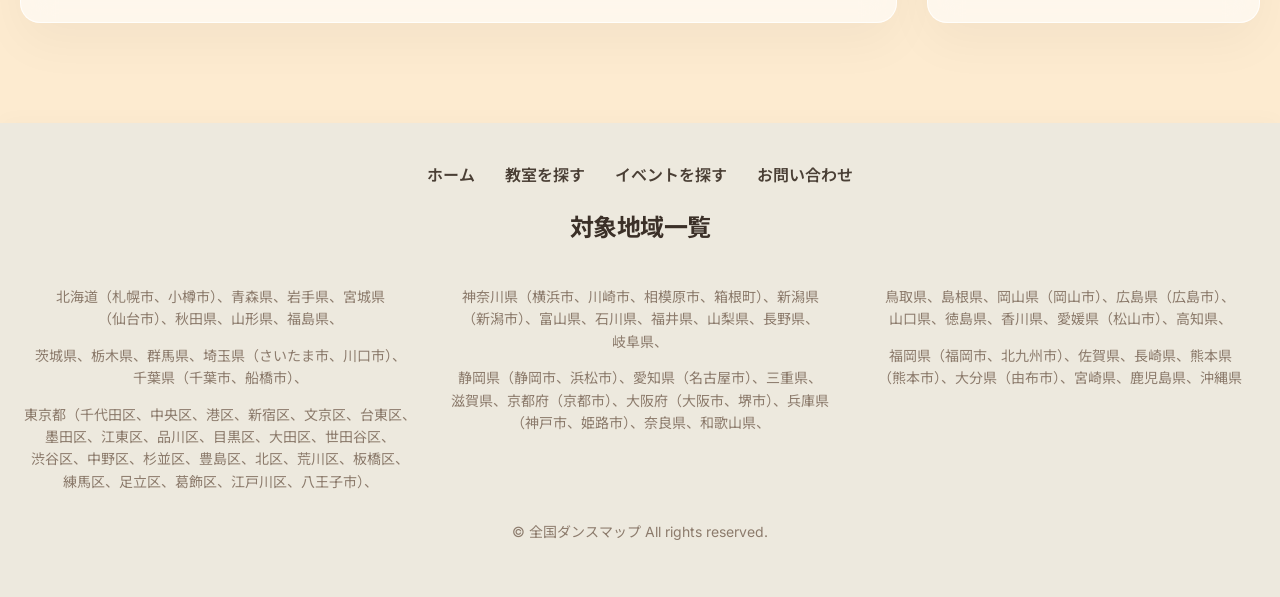
==== commit 48f2eb03: "デザイン刷新：グラデーション全廃・新カラーパレット適用 - CSSカスタムプロパティで5色パレット定義（--color-1〜5） - 全linear-gradient/radial-gradientを" ====
--- a/index.html
+++ b/index.html
@@ -5,7 +5,7 @@
   <meta charset="UTF-8" />
   <meta name="viewport" content="width=device-width, initial-scale=1.0" />
   <title>全国ダンスマップ</title>
-  <link rel="stylesheet" href="styles.css" <!-- Font, CSS -->
+  <!-- styles.css は css/styles.css として下で読み込み済み -->
   <link rel="preconnect" href="https://fonts.googleapis.com" />
   <link rel="preconnect" href="https://fonts.gstatic.com" crossorigin />
   <link href="https://fonts.googleapis.com/css2?family=Kiwi+Maru&family=Noto+Sans+JP:wght@400;700&display=swap"
--- a/css/styles.css
+++ b/css/styles.css
@@ -2,16 +2,41 @@
 @import url('https://fonts.googleapis.com/css2?family=Inter:wght@400;500;600;700&family=Noto+Sans+JP:wght@400;500;700&display=swap');
 
 /* =========================== */
+/* 🎨 カラーパレット（CSS変数） */
+/* =========================== */
+:root {
+  --color-1: #1B4F72;   /* ディープブルー：メインカラー */
+  --color-2: #A2D9CE;   /* ライトティール：サブカラー */
+  --color-3: #FDEBD0;   /* ライトピーチ：背景色 */
+  --color-4: #F1948A;   /* コーラル：アクセントカラー */
+  --color-5: #A569BD;   /* パープル：追加アクセント */
+
+  /* テキスト・UI用 */
+  --color-text: #2d2926;
+  --color-text-secondary: #5a4f46;
+  --color-border: #ddd6cd;
+  --color-white: #ffffff;
+  --color-bg-card: #ffffff;
+  --color-bg-light: #faf8f5;
+
+  /* 旧カラー → 新カラーへの対応（移行用） */
+  --primary: var(--color-1);
+  --primary-light: var(--color-2);
+  --accent: var(--color-4);
+  --bg: var(--color-3);
+}
+
+/* =========================== */
 /* 🌟 共通設定 */
 /* =========================== */
 body {
   font-family: 'Inter', 'Noto Sans JP', sans-serif;
-  background: linear-gradient(135deg, #faf7f2 0%, #f0ead6 100%);
+  background: var(--color-3);
   background-attachment: fixed;
   margin: 0;
   padding: 0;
   font-size: 16px;
-  color: #4a3f35;
+  color: var(--color-text);
   line-height: 1.6;
   -webkit-font-smoothing: antialiased;
 }
@@ -89,7 +114,7 @@
 .site-header nav ul li a {
   font-size: 16px;
   font-weight: 600;
-  color: #4a3f35;
+  color: var(--color-text);
   /* Warm Brown */
   text-decoration: none;
   padding: 8px 12px;
@@ -105,15 +130,14 @@
   height: 3px;
   bottom: -4px;
   left: 50%;
-  background: linear-gradient(90deg, #6b9e84, #e6a86c);
-  /* Soft Sage to Soft Orange */
+  background: var(--color-1);
   transition: all 0.3s ease;
   transform: translateX(-50%);
   border-radius: 2px;
 }
 
 .site-header nav ul li a:hover {
-  color: #6b9e84;
+  color: var(--color-1);
 }
 
 .site-header nav ul li a:hover::after {
@@ -190,7 +214,7 @@
   display: inline-flex;
   align-items: center;
   gap: 8px;
-  background: linear-gradient(135deg, #10b981 0%, #059669 100%);
+  background: var(--color-1);
   color: white;
   padding: 10px 24px;
   border-radius: 30px;
@@ -265,8 +289,8 @@
 
 .clear-filters {
   background: #fff;
-  color: #e6a86c;
-  border: 1px solid #e6a86c;
+  color: var(--color-4);
+  border: 1px solid var(--color-4);
   padding: 10px 20px;
   border-radius: 30px;
   font-size: 14px;
@@ -279,10 +303,10 @@
 }
 
 .clear-filters:hover {
-  background: #e6a86c;
+  background: var(--color-4);
   color: #fff;
   transform: translateY(-2px);
-  box-shadow: 0 4px 10px rgba(230, 168, 108, 0.3);
+  box-shadow: 0 4px 10px rgba(241, 148, 138, 0.3);
 }
 
 /* =========================== */
@@ -305,18 +329,18 @@
 
 #tab-menu button:hover,
 .sub-category:hover {
-  background: linear-gradient(135deg, #6b9e84 0%, #8cbfab 100%);
-  color: #fff;
+  background: var(--color-2);
+  color: var(--color-1);
   transform: translateY(-2px);
-  box-shadow: 0 8px 20px rgba(107, 158, 132, 0.2);
+  box-shadow: 0 8px 20px rgba(27, 79, 114, 0.15);
 }
 
 #tab-menu button.active,
 .sub-category.active {
-  background: linear-gradient(135deg, #557969 0%, #6b9e84 100%);
+  background: var(--color-1);
   color: #fff;
   border-color: transparent;
-  box-shadow: 0 8px 25px rgba(85, 121, 105, 0.25);
+  box-shadow: 0 8px 25px rgba(27, 79, 114, 0.25);
 }
 
 #sub-tab-buttons {
@@ -351,7 +375,7 @@
 .region-label {
   position: absolute;
   transform: translate(-50%, -50%);
-  background: rgba(107, 158, 132, 0.9);
+  background: var(--color-1);
   color: #fff;
   padding: 8px 16px;
   border-radius: 20px;
@@ -364,7 +388,7 @@
 }
 
 .region-label:hover {
-  background: #e6a86c;
+  background: var(--color-4);
   transform: translate(-50%, -50%) scale(1.1) translateY(-3px);
   box-shadow: 0 12px 20px rgba(230, 168, 108, 0.3);
   color: #fff;
@@ -404,7 +428,7 @@
 }
 
 .pref-popup li:hover {
-  background: linear-gradient(135deg, #6b9e84 0%, #8cbfab 100%);
+  background: var(--color-1);
   color: #fff;
   transform: translateX(4px);
 }
@@ -465,7 +489,7 @@
 
 .pref-region-header {
   font-size: 16px;
-  color: #6b9e84;
+  color: var(--color-1);
   margin-top: 24px;
   margin-bottom: 12px;
   border-bottom: 2px solid #ede9de;
@@ -496,8 +520,8 @@
   font-size: 28px;
   /* 件数を大きくして目立たせる */
   font-weight: 800;
-  color: #e6a86c;
-  /* アクセントのオレンジ系 */
+  color: var(--color-4);
+  /* アクセントカラー */
 }
 
 /* 内部データ保持用の選択地域ラベルは画面上から非表示にする */
@@ -534,10 +558,10 @@
   left: 0;
   width: 5px;
   height: 100%;
-  background: linear-gradient(180deg, #6b9e84, #e6a86c);
+  background: var(--color-1);
   border-top-left-radius: 20px;
   border-bottom-left-radius: 20px;
-  opacity: 0.8;
+  opacity: 0.9;
   transition: width 0.3s ease;
 }
 
@@ -615,7 +639,7 @@
   color: #333;
   margin: 0;
   padding: 14px 24px 10px 20px;
-  border-left: 4px solid #6b9e84;
+  border-left: 4px solid var(--color-1);
   border-bottom: 1px solid rgba(107, 158, 132, 0.15);
 }
 
@@ -626,7 +650,7 @@
 }
 
 .school-name a:hover {
-  color: #6b9e84;
+  color: var(--color-1);
 }
 
 .type-container {
@@ -642,8 +666,8 @@
   display: inline-block;
   padding: 4px 10px;
   border: none;
-  background: rgba(230, 168, 108, 0.15);
-  color: #c97c36;
+  background: rgba(241, 148, 138, 0.15);
+  color: #c0524a;
   font-weight: 700;
   border-radius: 20px;
   font-size: 13px;
@@ -658,14 +682,14 @@
 }
 
 .address-link {
-  color: #557969;
+  color: var(--color-1);
   text-decoration: none;
   font-weight: 500;
   transition: color 0.3s;
 }
 
 .address-link:hover {
-  color: #6b9e84;
+  color: #154360;
   text-decoration: underline;
 }
 
@@ -694,10 +718,10 @@
   font-size: 13px;
   font-weight: 600;
   color: #fff;
-  background: #6b9e84;
+  background: var(--color-1);
   border-radius: 30px;
   text-decoration: none;
-  box-shadow: 0 6px 15px rgba(107, 158, 132, 0.25);
+  box-shadow: 0 6px 15px rgba(27, 79, 114, 0.25);
   transition: all 0.3s ease;
 }
 
@@ -706,9 +730,9 @@
 }
 
 .tel-link:hover {
-  background: #557969;
+  background: #154360;
   transform: translateY(-3px);
-  box-shadow: 0 10px 25px rgba(107, 158, 132, 0.35);
+  box-shadow: 0 10px 25px rgba(27, 79, 114, 0.35);
   color: #fff;
 }
 
@@ -725,32 +749,32 @@
   font-size: 13px;
   font-weight: 600;
   color: #fff;
-  background: linear-gradient(135deg, #6b9e84 0%, #8cbfab 100%);
+  background: var(--color-1);
   border-radius: 30px;
   text-decoration: none;
-  box-shadow: 0 6px 15px rgba(107, 158, 132, 0.25);
+  box-shadow: 0 6px 15px rgba(27, 79, 114, 0.25);
   transition: all 0.3s ease;
 }
 
 .homepage-link a:hover {
-  background: linear-gradient(135deg, #557969 0%, #6b9e84 100%);
+  background: #154360;
   transform: translateY(-3px);
-  box-shadow: 0 10px 25px rgba(107, 158, 132, 0.35);
+  box-shadow: 0 10px 25px rgba(27, 79, 114, 0.35);
 }
 
 /* HP不明ボタン (情報提供依頼) */
 .homepage-link a.hp-wanted {
-  background: linear-gradient(135deg, #fbf7f3 0%, #f4eee7 100%) !important;
+  background: #f7f3ef !important;
   color: #a39585 !important;
   border: 1px solid #e8e0d5 !important;
-  box-shadow: 0 4px 10px rgba(163, 149, 133, 0.08) !important;
+  box-shadow: none !important;
   font-weight: 500;
   font-size: 13px;
   padding: 8px 20px;
 }
 
 .homepage-link a.hp-wanted:hover {
-  background: linear-gradient(135deg, #f4eee7 0%, #e8e0d5 100%) !important;
+  background: #ede8e2 !important;
   color: #8c7f70 !important;
   transform: translateY(-2px);
   box-shadow: 0 6px 15px rgba(163, 149, 133, 0.15) !important;
@@ -789,10 +813,10 @@
 }
 
 .pagination button.active {
-  background: linear-gradient(135deg, #557969 0%, #6b9e84 100%);
+  background: var(--color-1);
   color: #fff;
   border-color: transparent;
-  box-shadow: 0 6px 15px rgba(85, 121, 105, 0.3);
+  box-shadow: 0 6px 15px rgba(27, 79, 114, 0.3);
 }
 
 .pagination button:disabled {
@@ -825,7 +849,7 @@
   left: 10%;
   width: 80%;
   height: 1px;
-  background: linear-gradient(to right, transparent, rgba(0, 0, 0, 0.1), transparent);
+  background: rgba(0, 0, 0, 0.08);
 }
 
 .advertisement h2 {
@@ -901,7 +925,7 @@
 }
 
 .site-footer nav ul li a:hover {
-  color: #6b9e84;
+  color: var(--color-1);
 }
 
 .site-footer p {
@@ -1039,7 +1063,7 @@
     text-align: left;
     margin: 0;
     padding: 15px 20px 10px 16px;
-    border-left: 5px solid #6b9e84;
+    border-left: 5px solid var(--color-1);
     border-bottom: 1px solid rgba(107, 158, 132, 0.2);
   }
 
@@ -1109,13 +1133,13 @@
     padding: 10px 16px;
     /* 上下左右のパディングを削る */
     margin-top: 5px;
-    background: linear-gradient(135deg, #10b981 0%, #059669 100%);
+    background: var(--color-1);
     color: #fff !important;
     font-size: 16px;
     font-weight: bold;
     border-radius: 30px;
     text-decoration: none !important;
-    box-shadow: 0 4px 15px rgba(16, 185, 129, 0.3);
+    box-shadow: 0 4px 15px rgba(27, 79, 114, 0.3);
     transition: all 0.3s ease;
   }
 
@@ -1131,7 +1155,7 @@
 
   .tel-link:active {
     transform: scale(0.98);
-    box-shadow: 0 2px 10px rgba(16, 185, 129, 0.4);
+    box-shadow: 0 2px 10px rgba(27, 79, 114, 0.4);
   }
 }
 
@@ -1144,7 +1168,7 @@
   right: 25px;
   width: 50px;
   height: 50px;
-  background: linear-gradient(135deg, #e6a86c 0%, #d89658 100%);
+  background: var(--color-4);
   color: #fff;
   border: none;
   border-radius: 50%;
@@ -1154,7 +1178,7 @@
   align-items: center;
   justify-content: center;
   cursor: pointer;
-  box-shadow: 0 6px 20px rgba(230, 168, 108, 0.4);
+  box-shadow: 0 6px 20px rgba(241, 148, 138, 0.4);
   transition: all 0.3s cubic-bezier(0.175, 0.885, 0.32, 1.275);
   z-index: 9999;
   opacity: 0;
@@ -1169,8 +1193,8 @@
 
 .back-to-top:hover {
   transform: translateY(-5px);
-  box-shadow: 0 10px 25px rgba(230, 168, 108, 0.6);
-  background: linear-gradient(135deg, #f0b880 0%, #e6a86c 100%);
+  box-shadow: 0 10px 25px rgba(241, 148, 138, 0.6);
+  background: #e8766b;
 }
 
 @keyframes bounceIn {
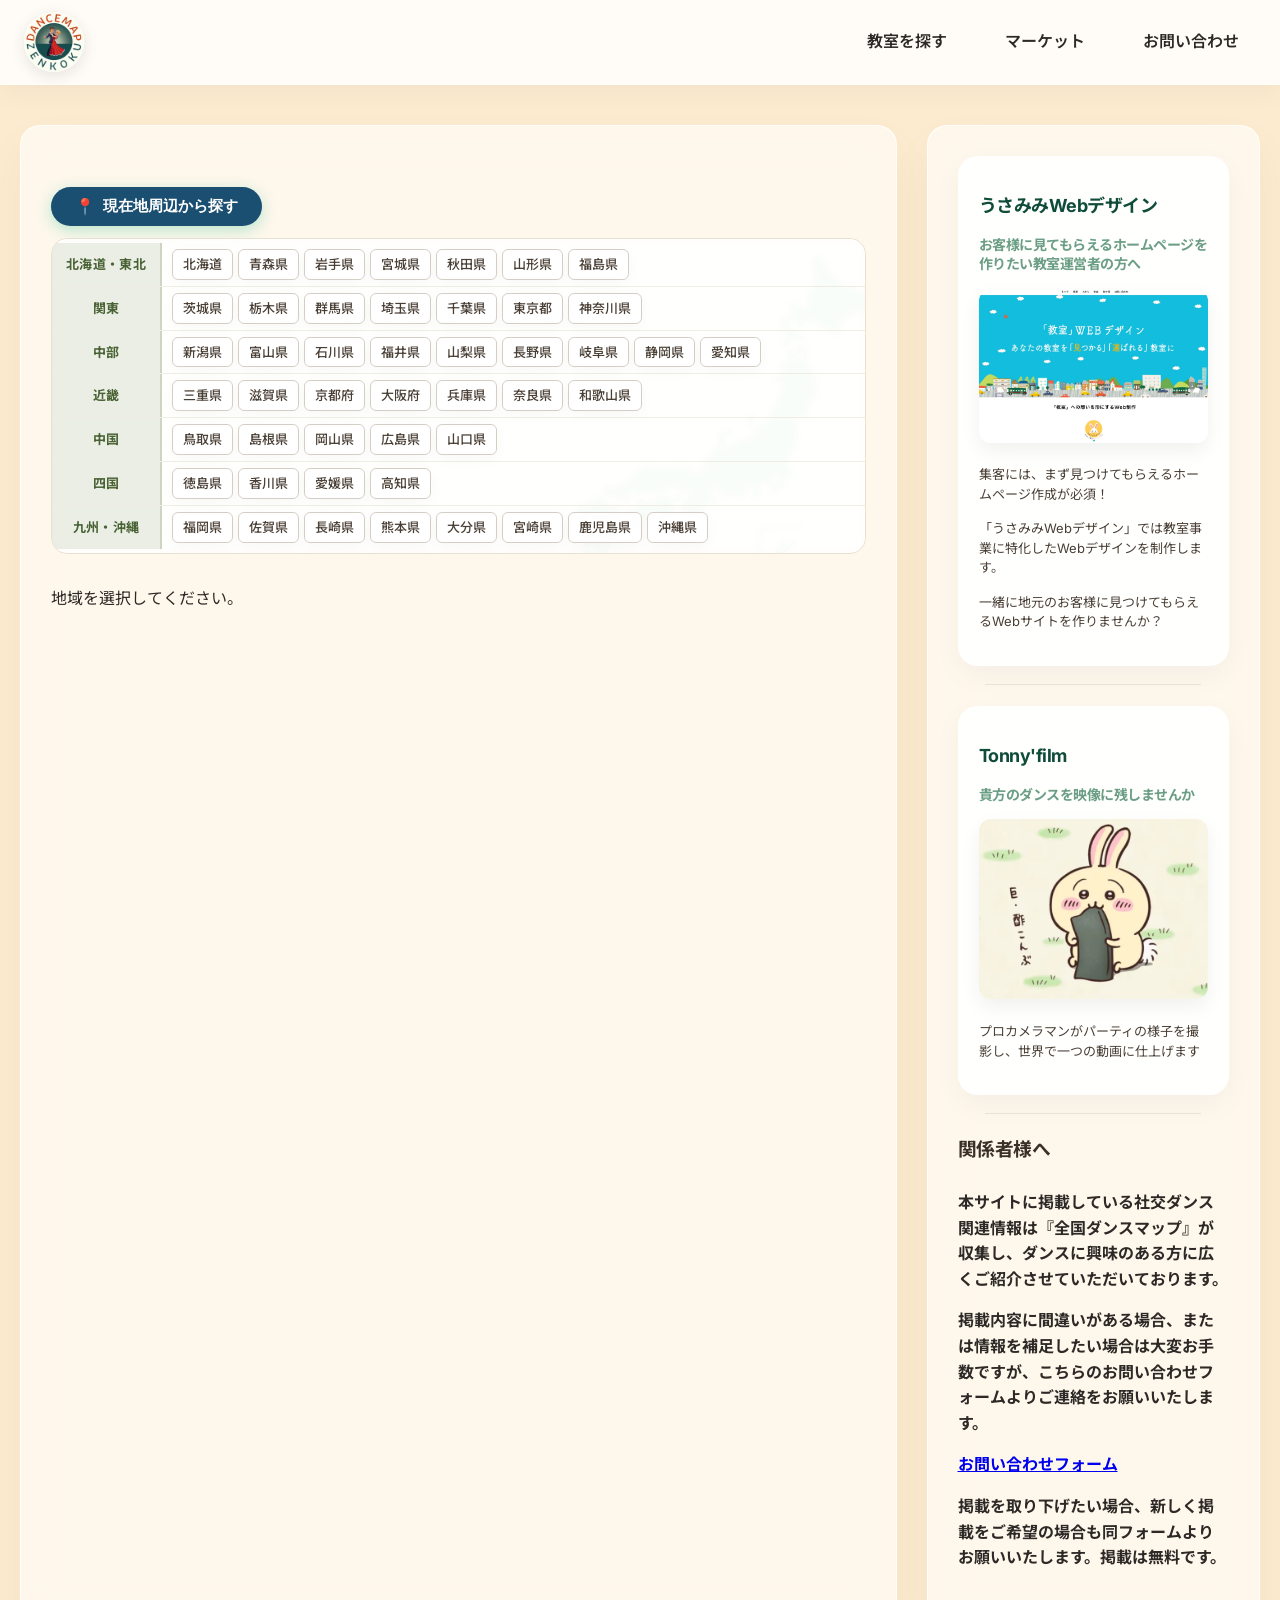
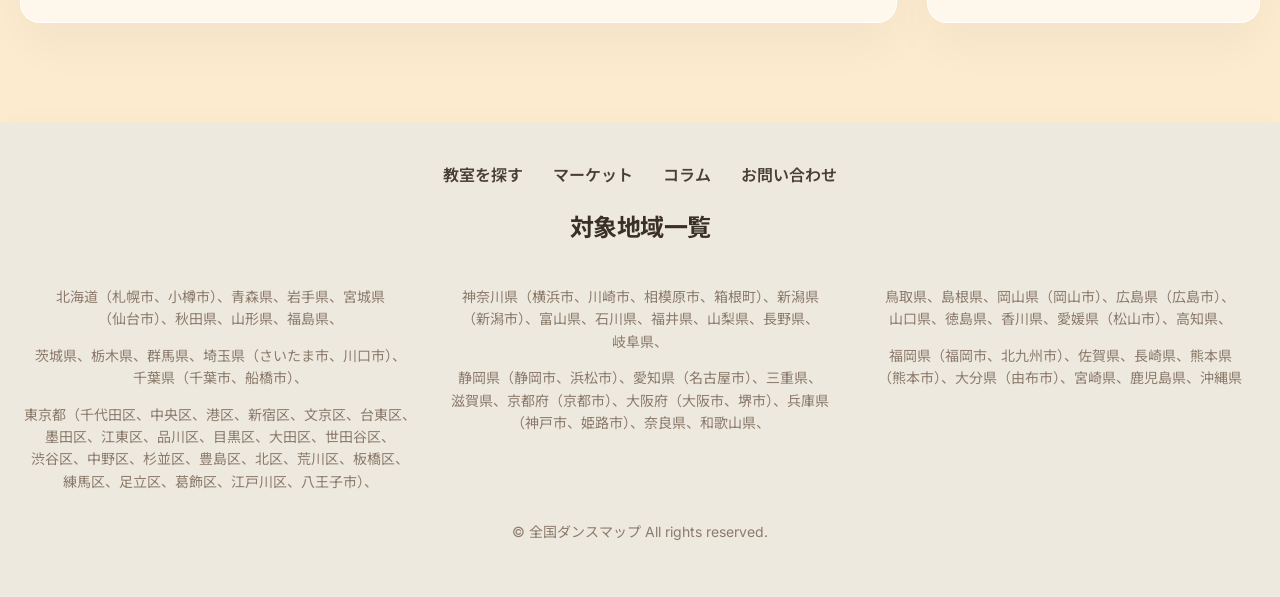
==== commit c26302dc: "サイト構成を全面改修：ナビ整理・新ページ追加 - ナビを「教室を探す・マーケット・お問い合わせ」の3項目に整理 - ホーム・イベントをナビから非表示化 - ロゴクリックをindex.htmlに変更（教" ====
--- a/index.html
+++ b/index.html
@@ -18,7 +18,7 @@
   <div class="container"></div>
   <header class="site-header">
     <div class="logo">
-      <a href="home.html">
+      <a href="index.html">
         <img src="images/dancemaplogo.png" alt="Dance Map Logo"
           class="logo-img animate__animated animate__pulse animate__infinite animate__slow">
       </a>
@@ -26,13 +26,10 @@
     <nav>
       <ul>
         <li>
-          <a href="home.html" data-tooltip="トップページに戻ります">ホーム</a>
-        </li>
-        <li>
           <a href="index.html" data-tooltip="全国のダンス教室・練習場・ダンス用品店などを探せます">教室を探す</a>
         </li>
         <li>
-          <a href="events.html" data-tooltip="全国のダンスパーティ・サークル活動・ダンス関連イベントを探せます">イベントを探す</a>
+          <a href="market.html" data-tooltip="社交ダンス衣装・用品のマーケットプレイス">マーケット</a>
         </li>
         <li>
           <a href="contact.html" data-tooltip="お問い合わせはこちら">お問い合わせ</a>
@@ -312,10 +309,10 @@
     <div class="footer-content">
       <nav>
         <ul>
-          <li><a href="home.html" data-page="index">ホーム</a></li>
-          <li><a href="index.html" data-page="index">教室を探す</a></li>
-          <li><a href="events.html" data-page="events">イベントを探す</a></li>
-          <li><a href="contact.html" data-page="contact">お問い合わせ</a></li>
+          <li><a href="index.html">教室を探す</a></li>
+          <li><a href="market.html">マーケット</a></li>
+          <li><a href="column.html">コラム</a></li>
+          <li><a href="contact.html">お問い合わせ</a></li>
         </ul>
       </nav>
 
